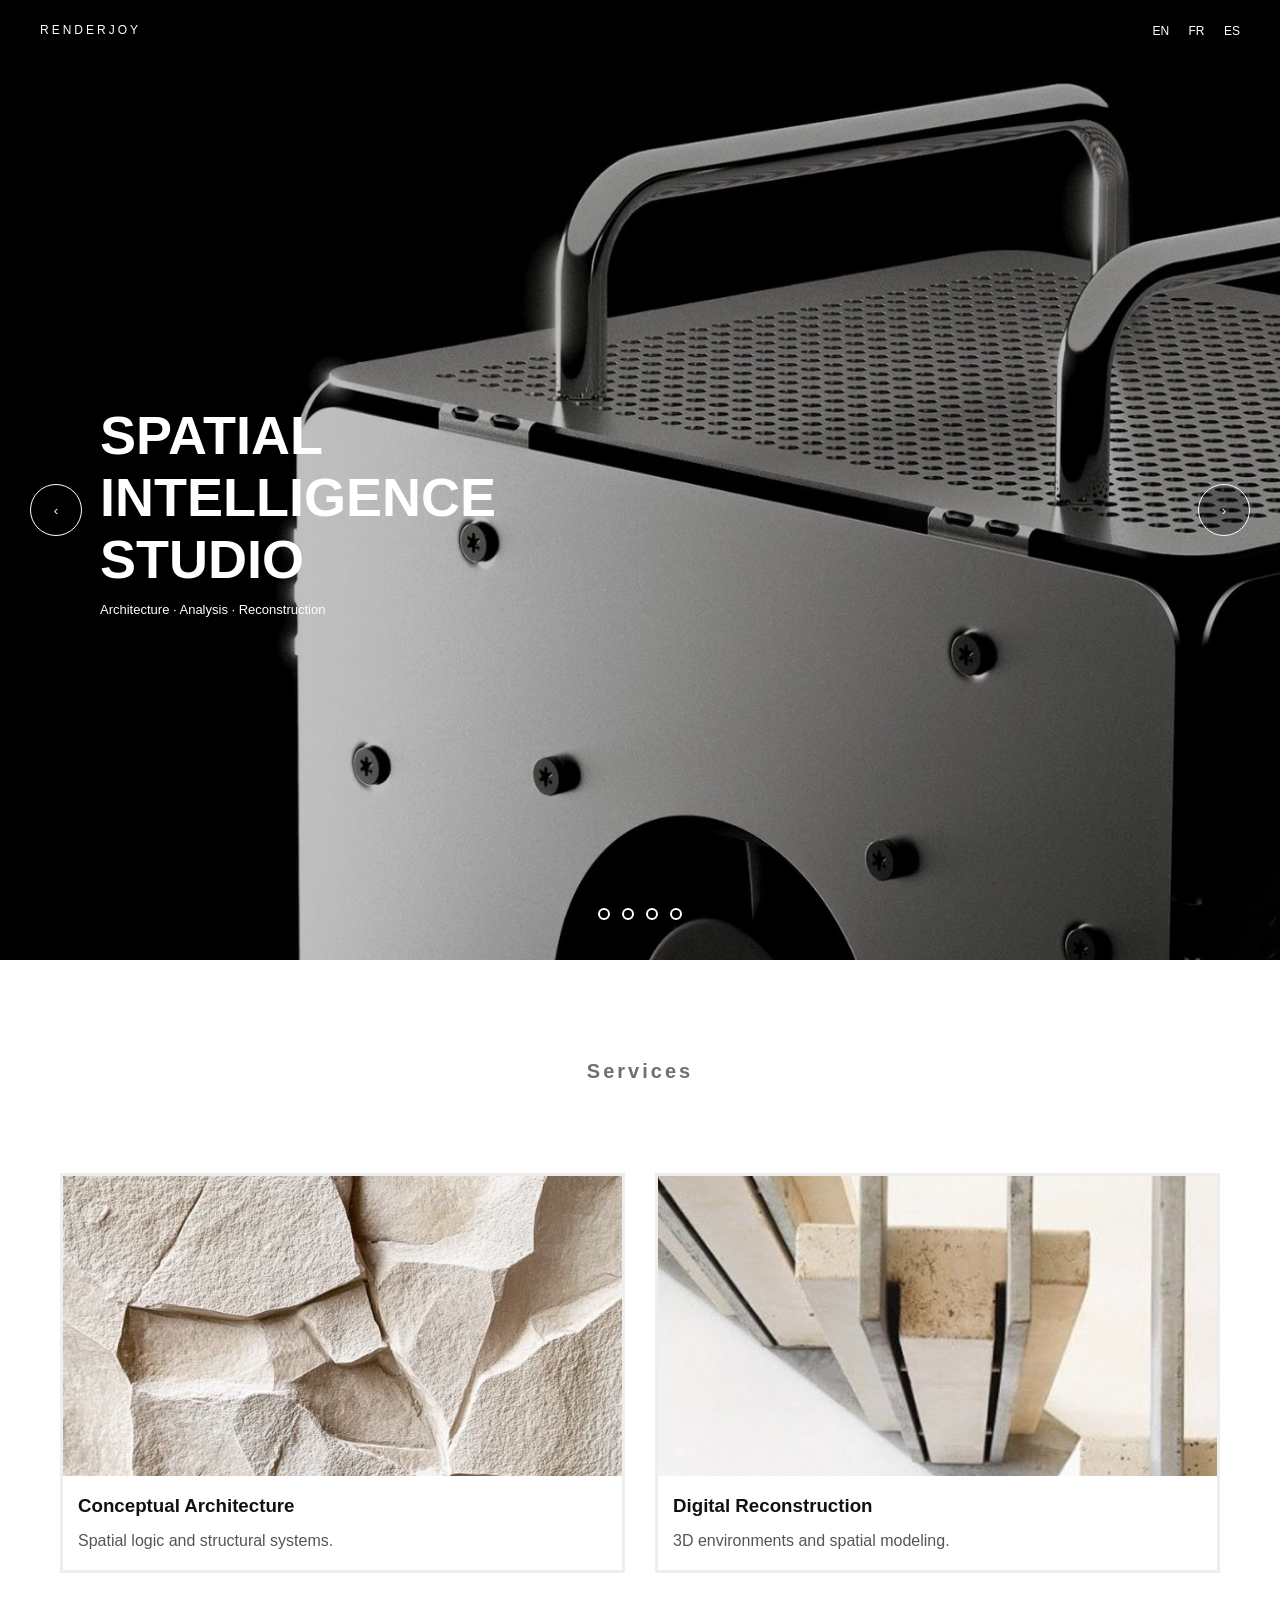
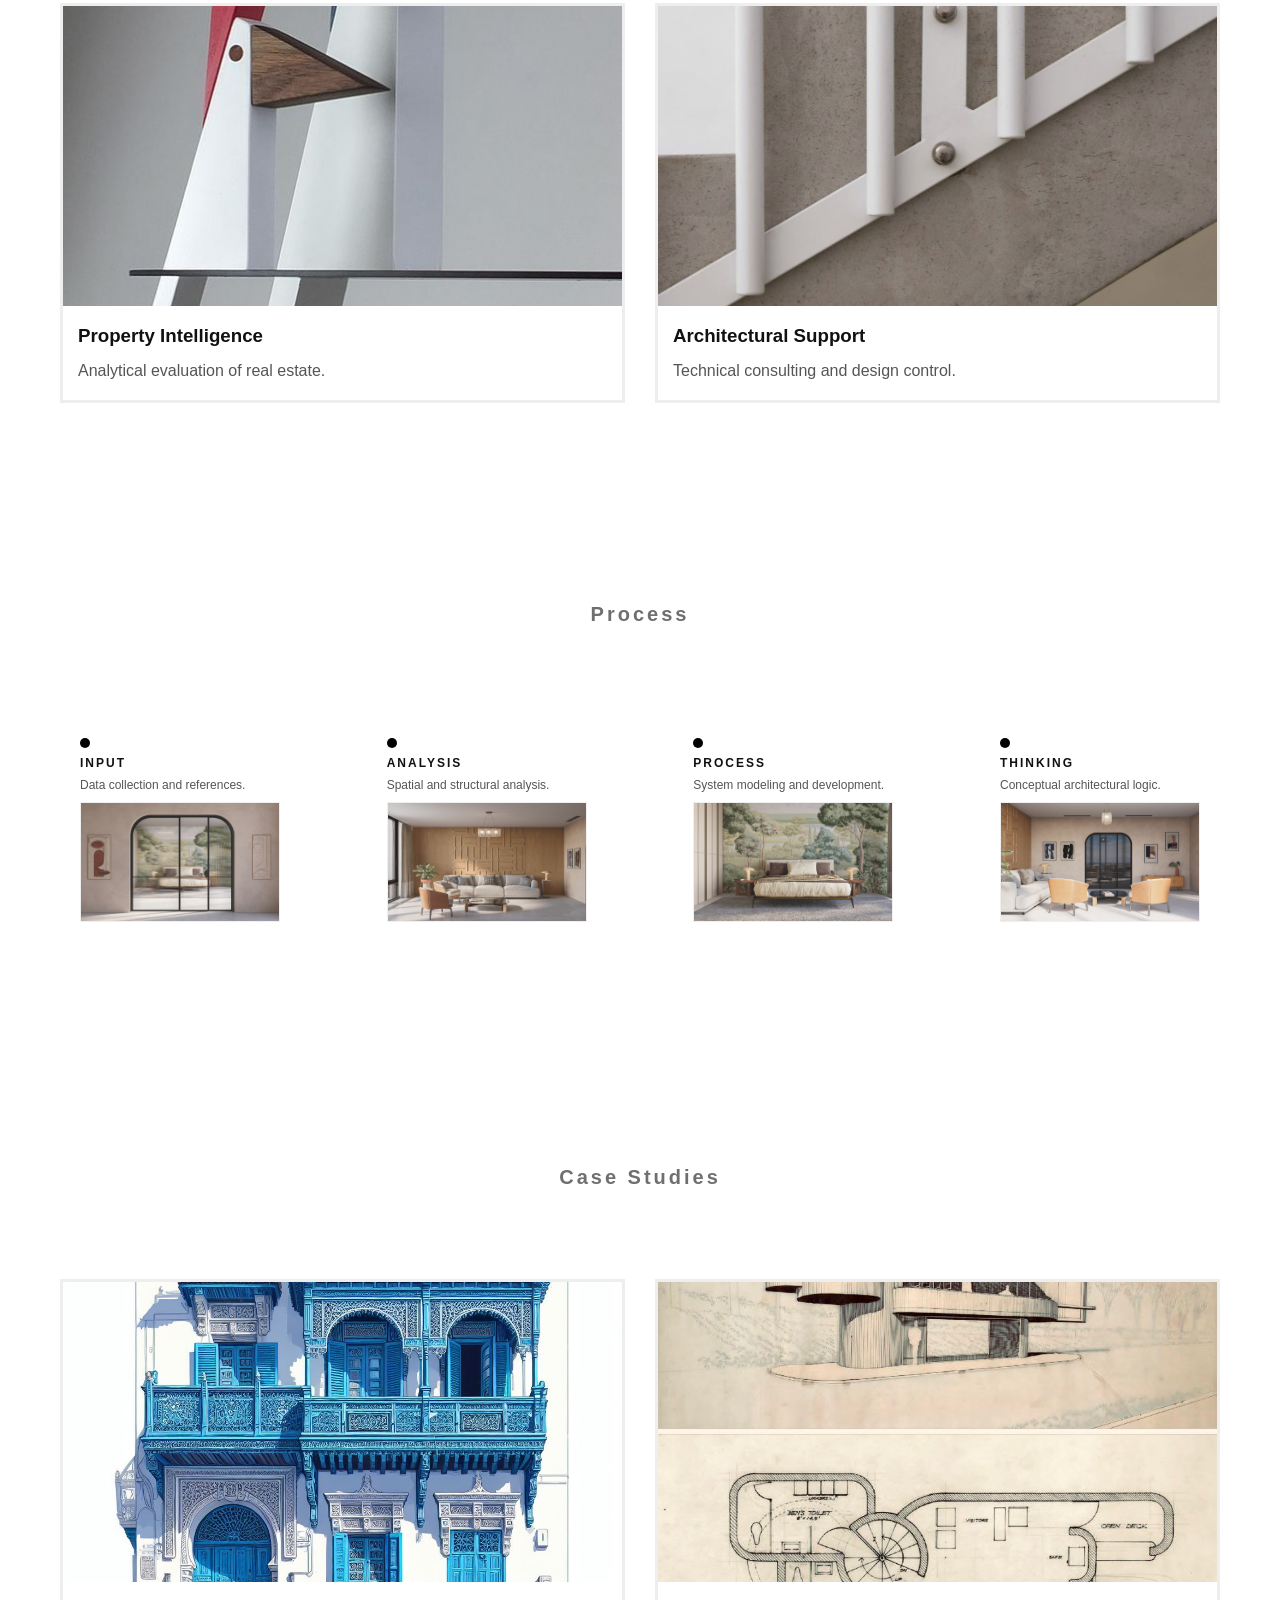
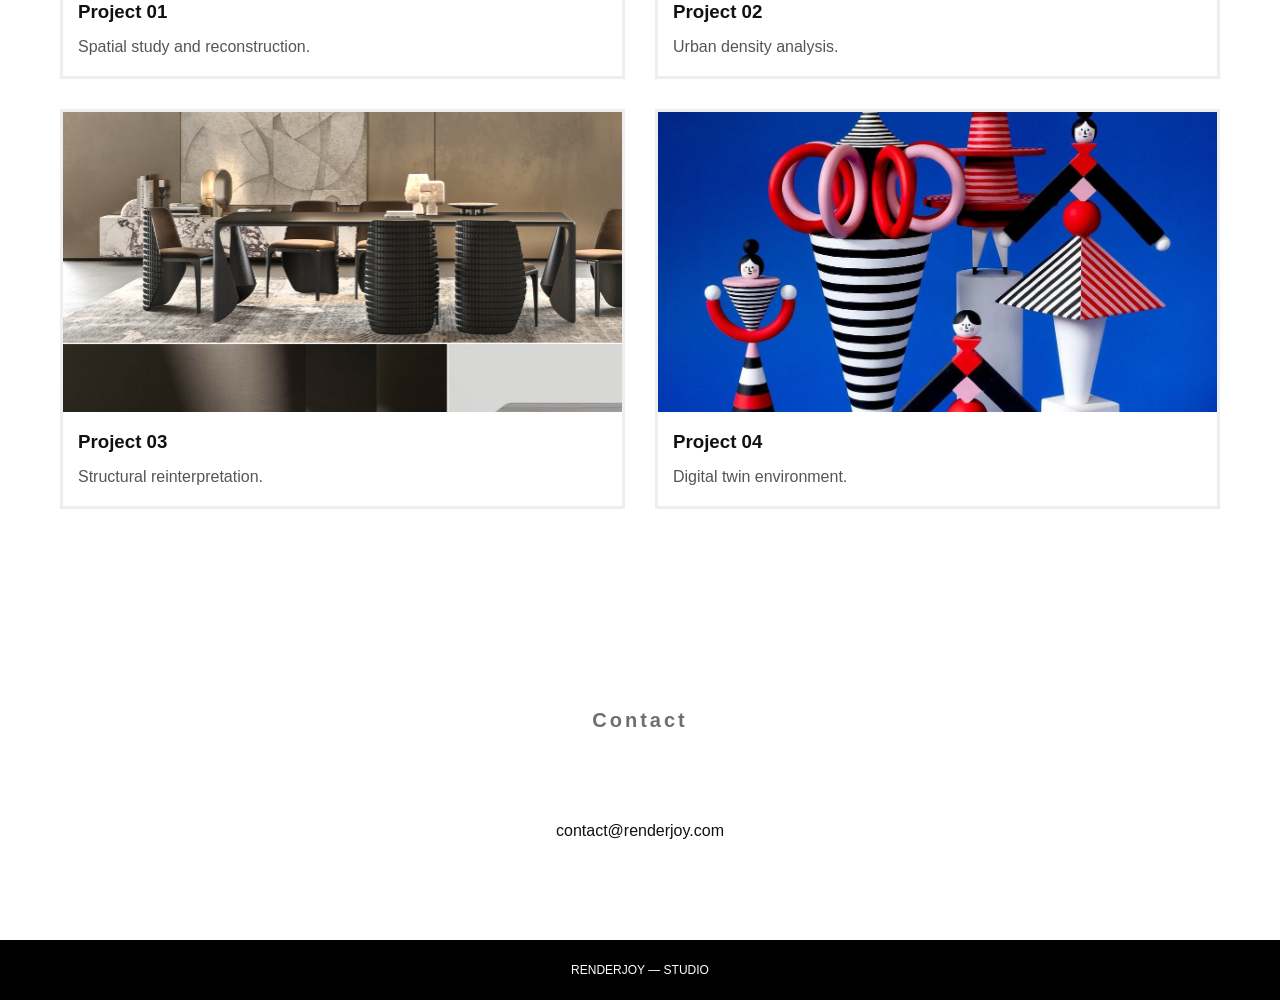
==== index.html @ dacb8960 "first commit" ====
<!DOCTYPE html>
<html lang="en">

<head>
  <meta charset="UTF-8">
  <meta name="viewport" content="width=device-width, initial-scale=1.0">
  <title>Renderjoy</title>
  <link rel="stylesheet" href="style.css">
</head>

<body>

<header class="topbar">
  <div class="logo">RENDERJOY</div>

  <div class="lang">
    <span data-lang="en">EN</span>
    <span data-lang="fr">FR</span>
    <span data-lang="es">ES</span>
  </div>
</header>

<section class="hero">

  <div class="slide active" style="background-image:url('images/hero/hero-1.jpg')"></div>
  <div class="slide" style="background-image:url('images/hero/hero-2.jpg')"></div>
  <div class="slide" style="background-image:url('images/hero/hero-3.jpg')"></div>
  <div class="slide" style="background-image:url('images/hero/hero-4.jpg')"></div>

  <div class="overlay"></div>

  <div class="hero-content">
    <h1></h1>
    <p></p>
  </div>

  <div class="arrows">
    <button onclick="prevSlide()">‹</button>
    <button onclick="nextSlide()">›</button>
  </div>

  <div class="dots">
    <span onclick="showSlide(0)"></span>
    <span onclick="showSlide(1)"></span>
    <span onclick="showSlide(2)"></span>
    <span onclick="showSlide(3)"></span>
  </div>

  <div class="controls">
    <button id="playBtn" onclick="togglePlay()">❚❚</button>
  </div>

</section>

<section class="section">
  <h2 data-i18n="services"></h2>
  <div class="grid" id="servicesGrid"></div>
</section>

<section class="section">
  <h2 data-i18n="process"></h2>
  <div class="process-line" id="processGrid"></div>
</section>

<section class="section">
  <h2 data-i18n="cases"></h2>
  <div class="grid" id="casesGrid"></div>
</section>

<section class="section">
  <h2 data-i18n="contact"></h2>
  <p>contact@renderjoy.com</p>
</section>

<footer class="bottombar">
  <div class="footer-logo">RENDERJOY — STUDIO</div>
</footer>

<script src="data.js"></script>
<script src="script.js"></script>

<script type="text/javascript">window.$crisp=[];window.CRISP_WEBSITE_ID="12ac06da-a7bb-461c-9b79-ae9978a41cc5";(function(){d=document;s=d.createElement("script");s.src="https://client.crisp.chat/l.js";s.async=1;d.getElementsByTagName("head")[0].appendChild(s);})();</script>

</body>
</html>
---- style.css ----
*{
  margin:0;
  padding:0;
  box-sizing:border-box;
}

body{
  font-family: Helvetica, Arial, sans-serif;
  background:#fff;
  color:#111;
}

/* TOP */

.topbar{
  position:fixed;
  top:0;
  width:100%;
  height:60px;
  background:#000;
  display:flex;
  align-items:center;
  justify-content:center;
  z-index:1000;
}

.logo{
  position:absolute;
  left:40px;
  color:#fff;
  font-size:12px;
  letter-spacing:3px;
}

.lang{
  position:absolute;
  right:40px;
}

.lang span{
  color:#fff;
  margin-left:15px;
  font-size:12px;
  cursor:pointer;
}

/* HERO */

.hero{
  height:100vh;
  margin-top:60px;
  position:relative;
  overflow:hidden;
}

.slide{
  position:absolute;
  width:100%;
  height:100%;
  background-size:cover;
  background-position:center;
  opacity:0;
  transition:0.8s ease;
}

.slide.active{
  opacity:1;
}

.overlay{
  position:absolute;
  width:100%;
  height:100%;
  background:rgba(0,0,0,0.25);
  pointer-events:none;
}

/* HERO TEXT */

.hero-content{
  position:absolute;
  top:50%;
  left:100px;
  transform:translateY(-50%);
  color:#fff;
  max-width:520px;
  z-index:2;
}

.hero-content h1{
  font-size:54px;
  text-transform:uppercase;
}

.hero-content p{
  margin-top:12px;
  font-size:13px;
}

/* ARROWS */

.arrows{
  position:absolute;
  top:50%;
  width:100%;
  display:flex;
  justify-content:space-between;
  transform:translateY(-50%);
  padding:0 30px;
  z-index:10;
}

.arrows button{
  width:52px;
  height:52px;
  border-radius:50%;
  border:1px solid #fff;
  background:rgba(0,0,0,0.3);
  color:#fff;
  cursor:pointer;
}

/* DOTS */

.dots{
  position:absolute;
  bottom:40px;
  left:50%;
  transform:translateX(-50%);
  display:flex;
  gap:12px;
}

.dots span{
  width:12px;
  height:12px;
  border-radius:50%;
  border:2px solid #fff;
  cursor:pointer;
}

.dots span.active{
  background:#fff;
}

/* SECTIONS */

.section{
  padding:100px 60px;
  text-align:center;
}

.section h2{
  font-size:20px;
  letter-spacing:3px;
  margin-bottom:90px;
  opacity:0.6;
}

.grid{
  max-width:1200px;
  margin:auto;
  display:grid;
  grid-template-columns:repeat(2,1fr);
  gap:30px;
}

.card{
  border:3px solid #eee;
  cursor:pointer;
  text-align:left;
}

.card img{
  width:100%;
  height:300px;
  object-fit:cover;
}

.card h3{
  padding:15px;
}

.card p{
  padding:0 15px 20px;
  color:#555;
}

/* PROCESS */

.process{
  display:grid;
  grid-template-columns:repeat(4,1fr);
  gap:20px;
}

.process div{
  border:1px solid #ddd;
  padding:30px;
  cursor:pointer;
}

/* FOOTER */

.bottombar{
  height:60px;
  background:#000;
  display:flex;
  align-items:center;
  justify-content:center;
}

.footer-logo{
  color:#fff;
  font-size:12px;
}

/* =========================
   MODAL FIX (CRITICAL)
========================= */

.modal{
  position: fixed;
  inset: 0;
  width: 100%;
  height: 100%;
  background: rgba(0,0,0,0.92);
  display: flex;
  align-items: center;
  justify-content: center;
  z-index: 99999;
  cursor: pointer;
}

.modal-content{
  max-width: 900px;
  width: 90%;
  max-height: 90vh;
  overflow: auto;
  background: #fff;
  padding: 25px;
}

.modal-content img{
  width: 100%;
  height: auto;
  display: block;
  margin-bottom: 15px;
}

/* увеличенное открытие изображений */
.modal-content h2{
  margin-bottom: 10px;
}


/* =========================
   PROCESS DIAGRAM (ROTRING STYLE)
========================= */

.process-line{
  max-width:1200px;
  margin:auto;
  display:flex;
  justify-content:space-between;
  align-items:center;
  position:relative;
  padding:40px 20px;
}

/* узлы */
.process-node{
  position:relative;
  z-index:2;
  width:200px;
  text-align:left;
  cursor:pointer;
  transition:0.3s;
}

/* точка (узел) */
.process-node::before{
  content:"";
  width:10px;
  height:10px;
  background:#000;
  border-radius:50%;
  position:absolute;
  top:-18px;
  left:0;
}

/* hover эффект */
.process-node:hover{
  transform:translateY(-6px);
}

.process-node h3{
  font-size:12px;
  letter-spacing:2px;
  margin-bottom:8px;
}

.process-node p{
  font-size:12px;
  color:#555;
}

.process-node img{
  width:100%;
  height:120px;
  object-fit:cover;
  margin-top:10px;
  opacity:0.9;
  border:1px solid #eee;
}
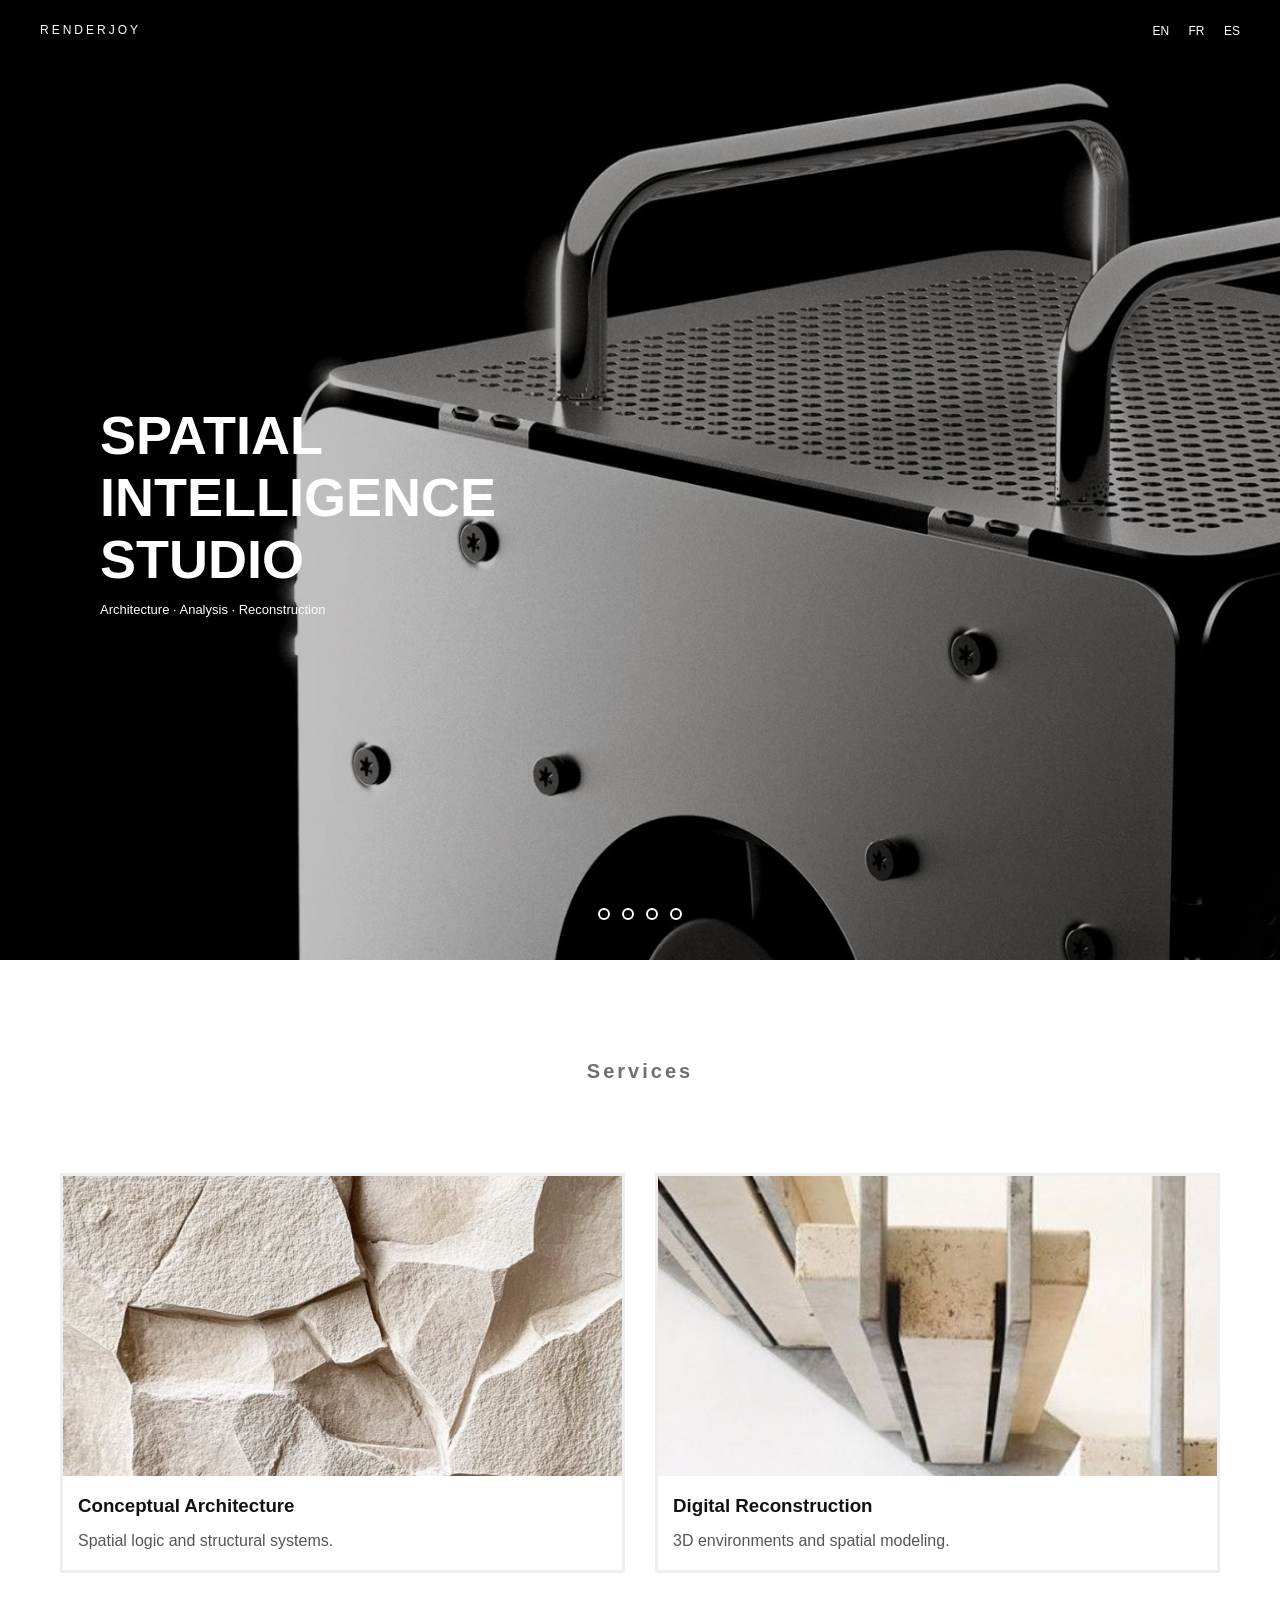
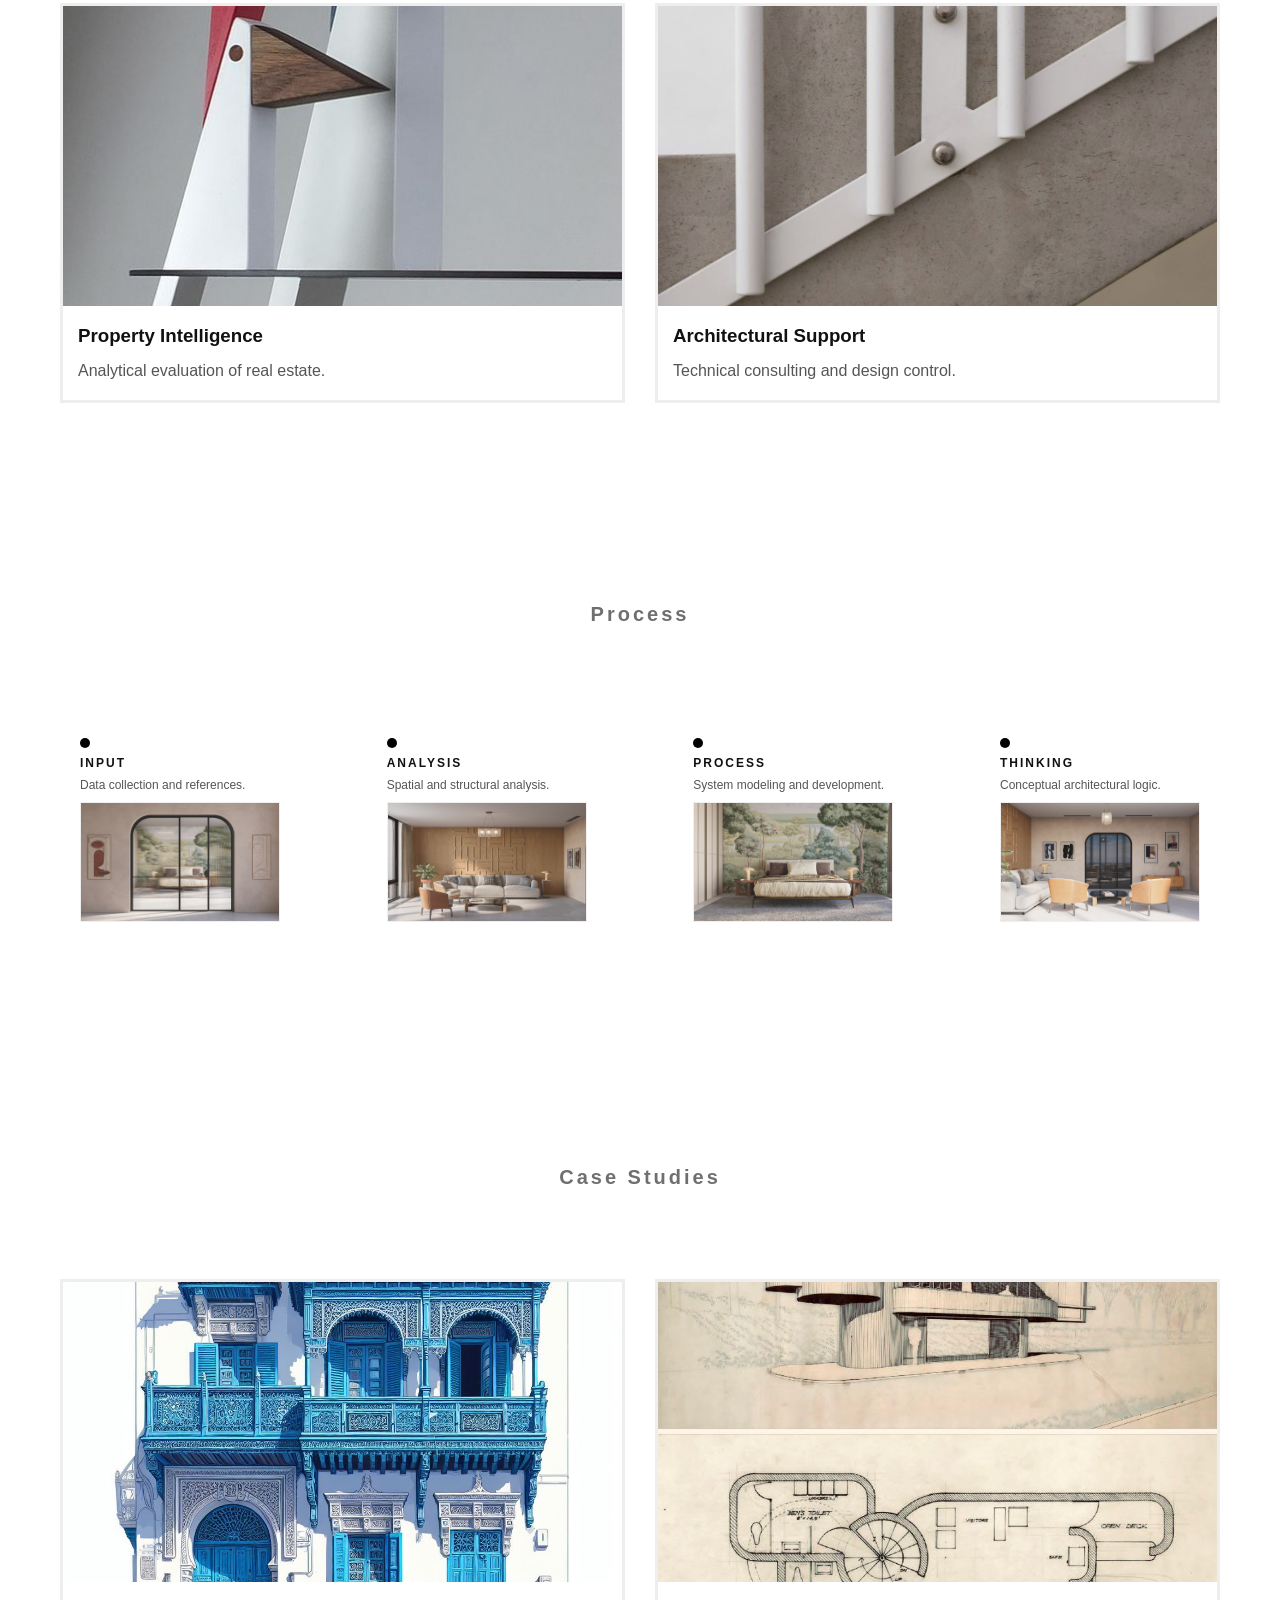
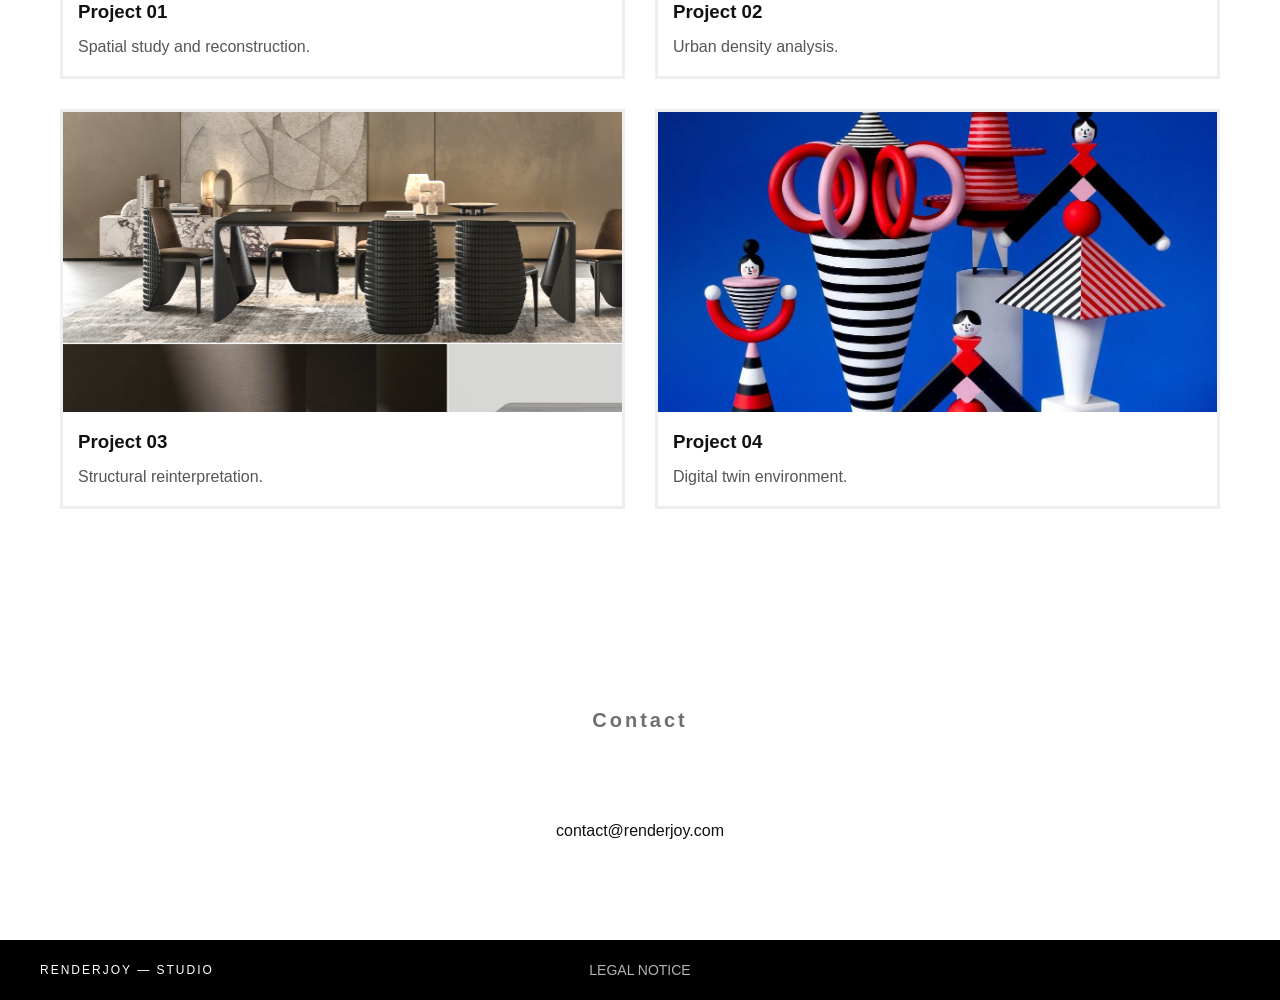
==== commit e102685d: "update" ====
--- a/index.html
+++ b/index.html
@@ -34,11 +34,6 @@
     <p></p>
   </div>
 
-  <div class="arrows">
-    <button onclick="prevSlide()">‹</button>
-    <button onclick="nextSlide()">›</button>
-  </div>
-
   <div class="dots">
     <span onclick="showSlide(0)"></span>
     <span onclick="showSlide(1)"></span>
@@ -73,7 +68,14 @@
 </section>
 
 <footer class="bottombar">
-  <div class="footer-logo">RENDERJOY — STUDIO</div>
+  <div class="footer-left">
+    RENDERJOY — STUDIO
+  </div>
+
+  <div class="footer-right">
+    <a href="legal.html">LEGAL NOTICE</a>
+  </div>
+
 </footer>
 
 <script src="data.js"></script>
--- a/style.css
+++ b/style.css
@@ -313,4 +313,73 @@
   margin-top:10px;
   opacity:0.9;
   border:1px solid #eee;
+}
+
+@media (max-width: 768px) {
+
+  .hero-content {
+    left: 20px;
+    right: 20px;
+    max-width: 100%;
+    transform: translateY(-50%);
+  }
+
+  .hero-content h1 {
+    font-size: 28px;
+    line-height: 1.1;
+  }
+
+  .hero-content p {
+    font-size: 12px;
+  }
+
+  .section {
+    padding: 60px 20px;
+  }
+
+  .grid {
+    grid-template-columns: 1fr;
+  }
+
+  .process {
+    grid-template-columns: 1fr 1fr;
+  }
+
+  .arrows button {
+    width: 42px;
+    height: 42px;
+  }
+
+  .dots span {
+    width: 10px;
+    height: 10px;
+  }
+}
+.bottombar{
+  height:60px;
+  background:#000;
+  display:flex;
+  align-items:center;
+  justify-content:space-between;
+  padding:0 40px;
+  position:relative;
+}
+
+.footer-left{
+  color:#fff;
+  font-size:12px;
+  letter-spacing:2px;
+}
+
+.footer-right{
+  position:absolute;
+  left:50%;
+  transform:translateX(-50%);
+}
+
+.footer-right a{
+  color:#fff;
+  text-decoration:none;
+  font-size:14px;
+  opacity:0.7;
 }
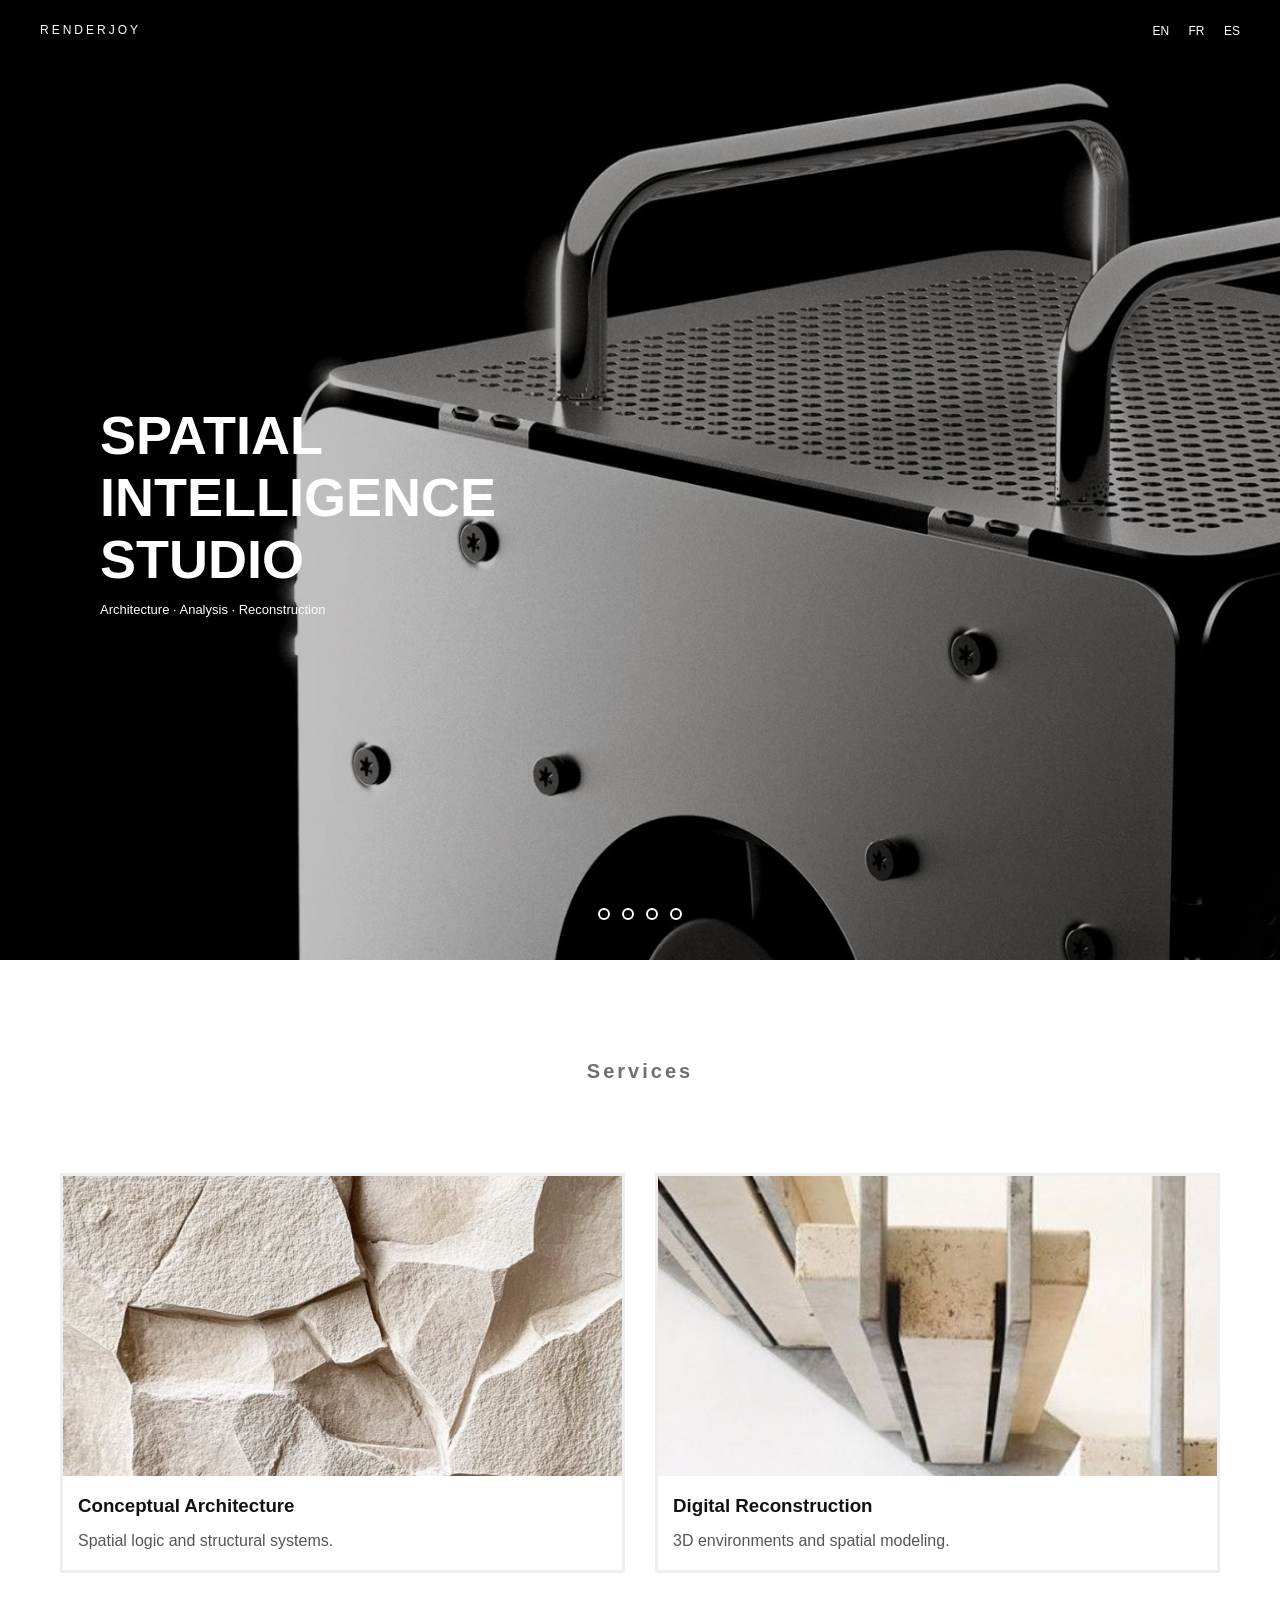
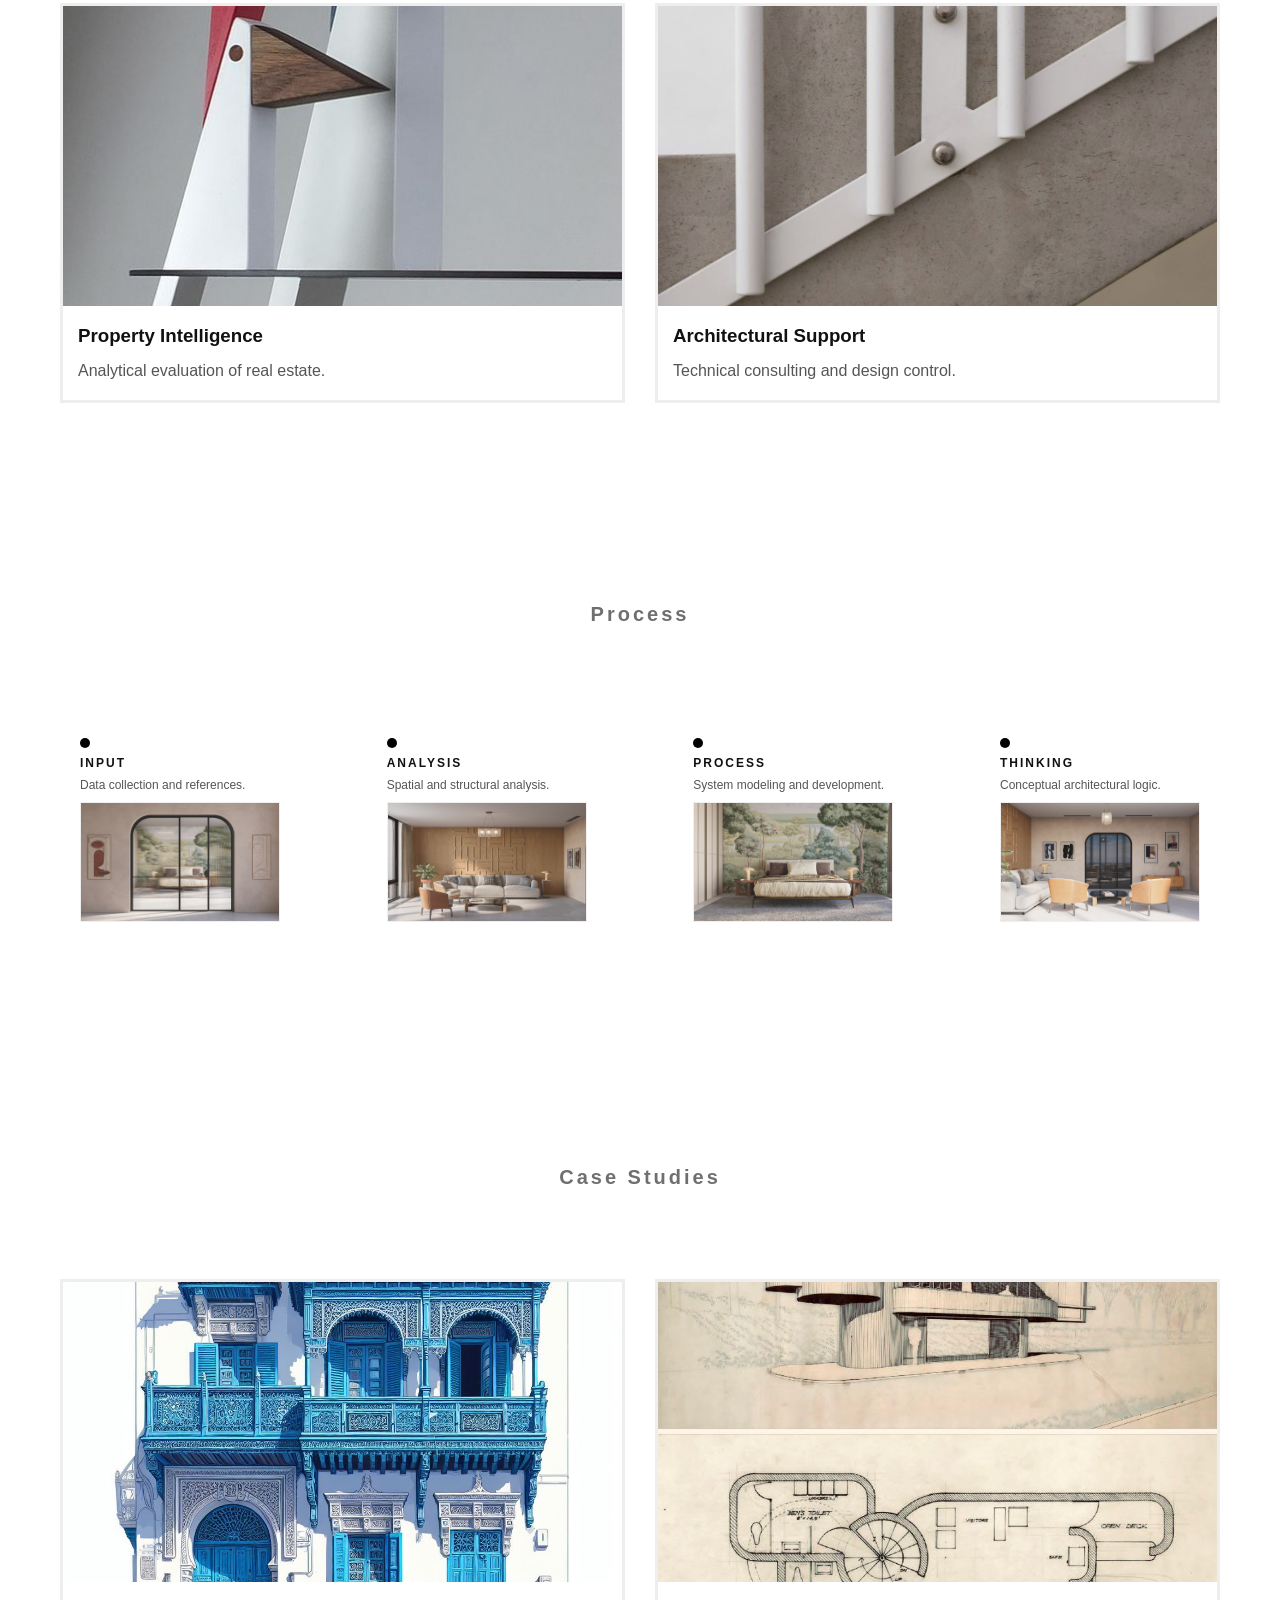
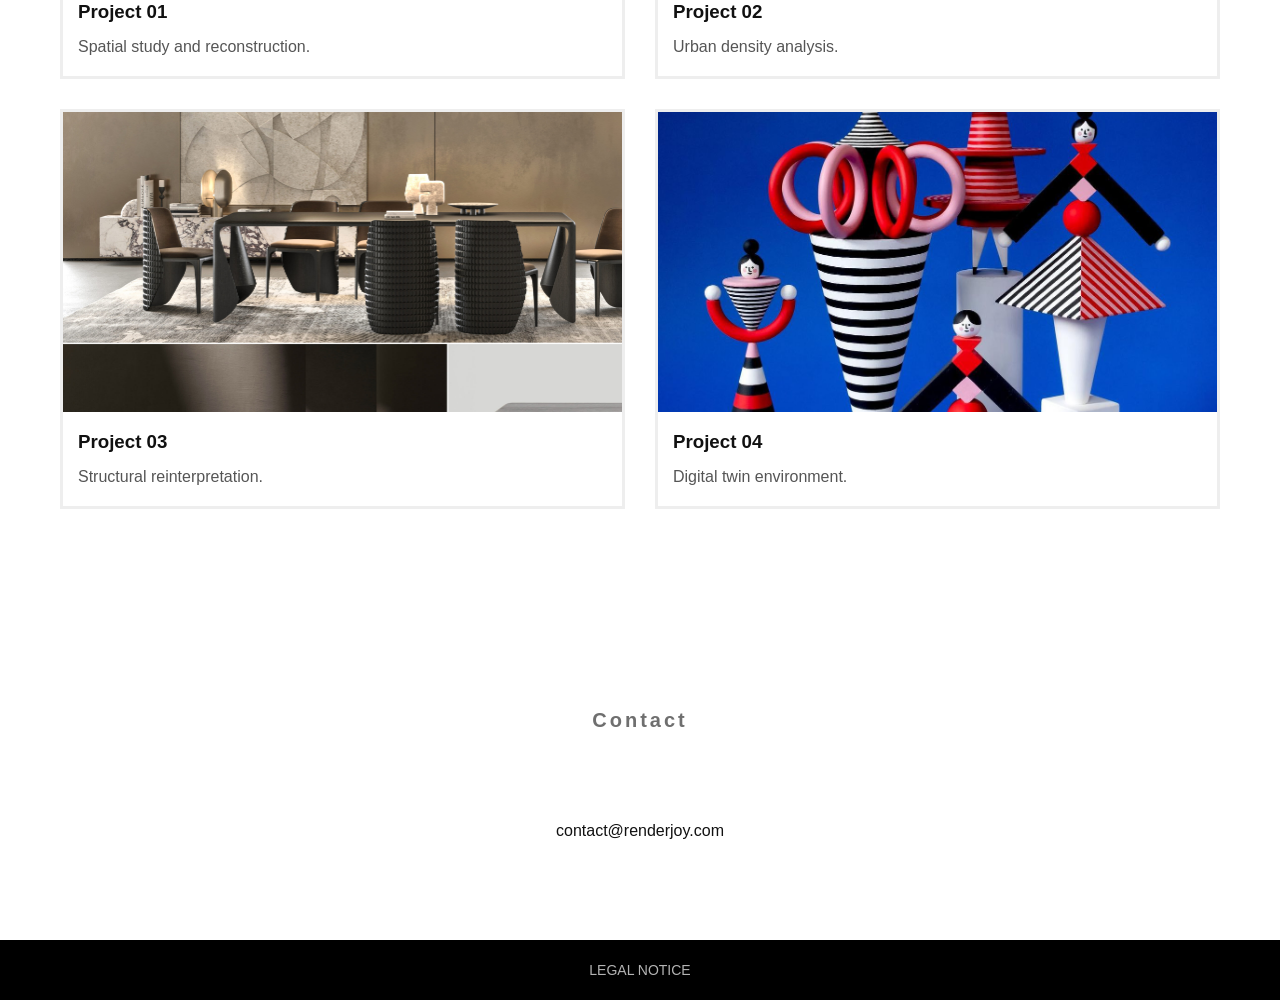
==== commit de6a76bf: "update" ====
--- a/index.html
+++ b/index.html
@@ -68,9 +68,6 @@
 </section>
 
 <footer class="bottombar">
-  <div class="footer-left">
-    RENDERJOY — STUDIO
-  </div>
 
   <div class="footer-right">
     <a href="legal.html">LEGAL NOTICE</a>
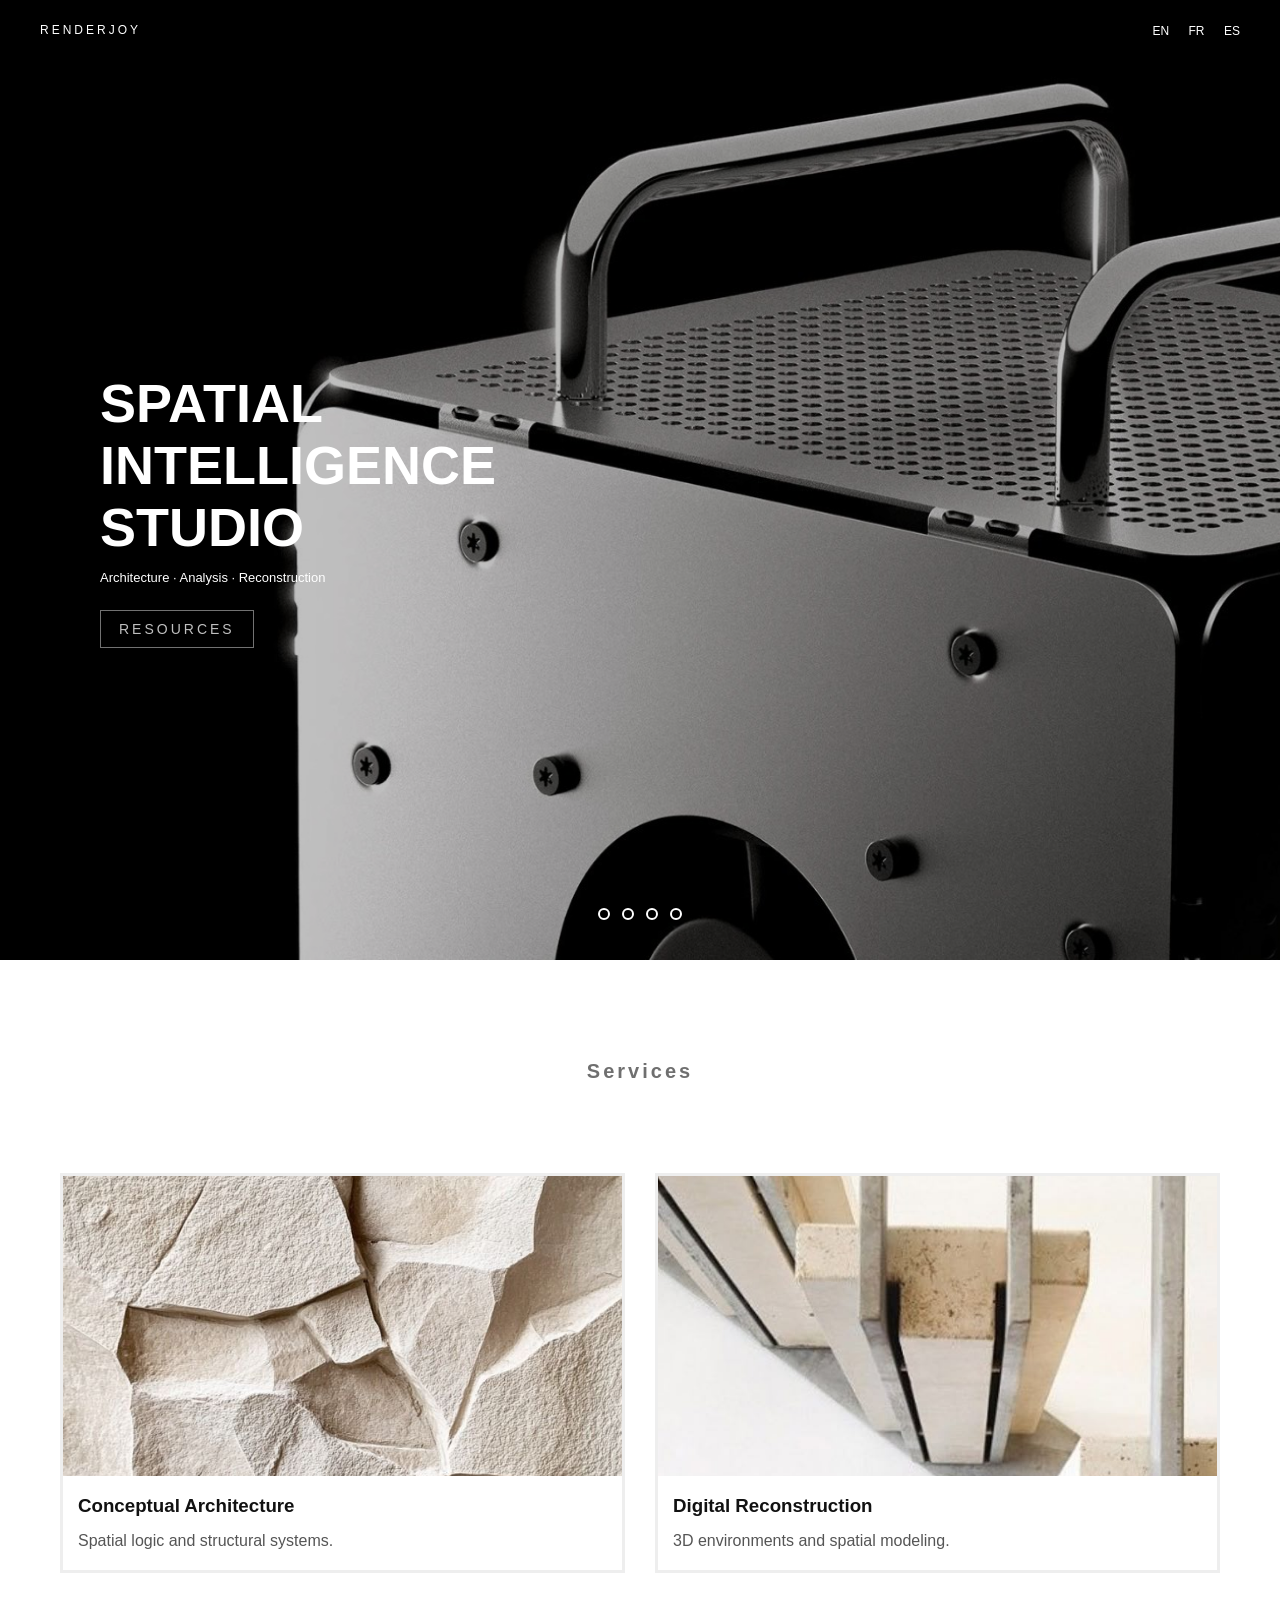
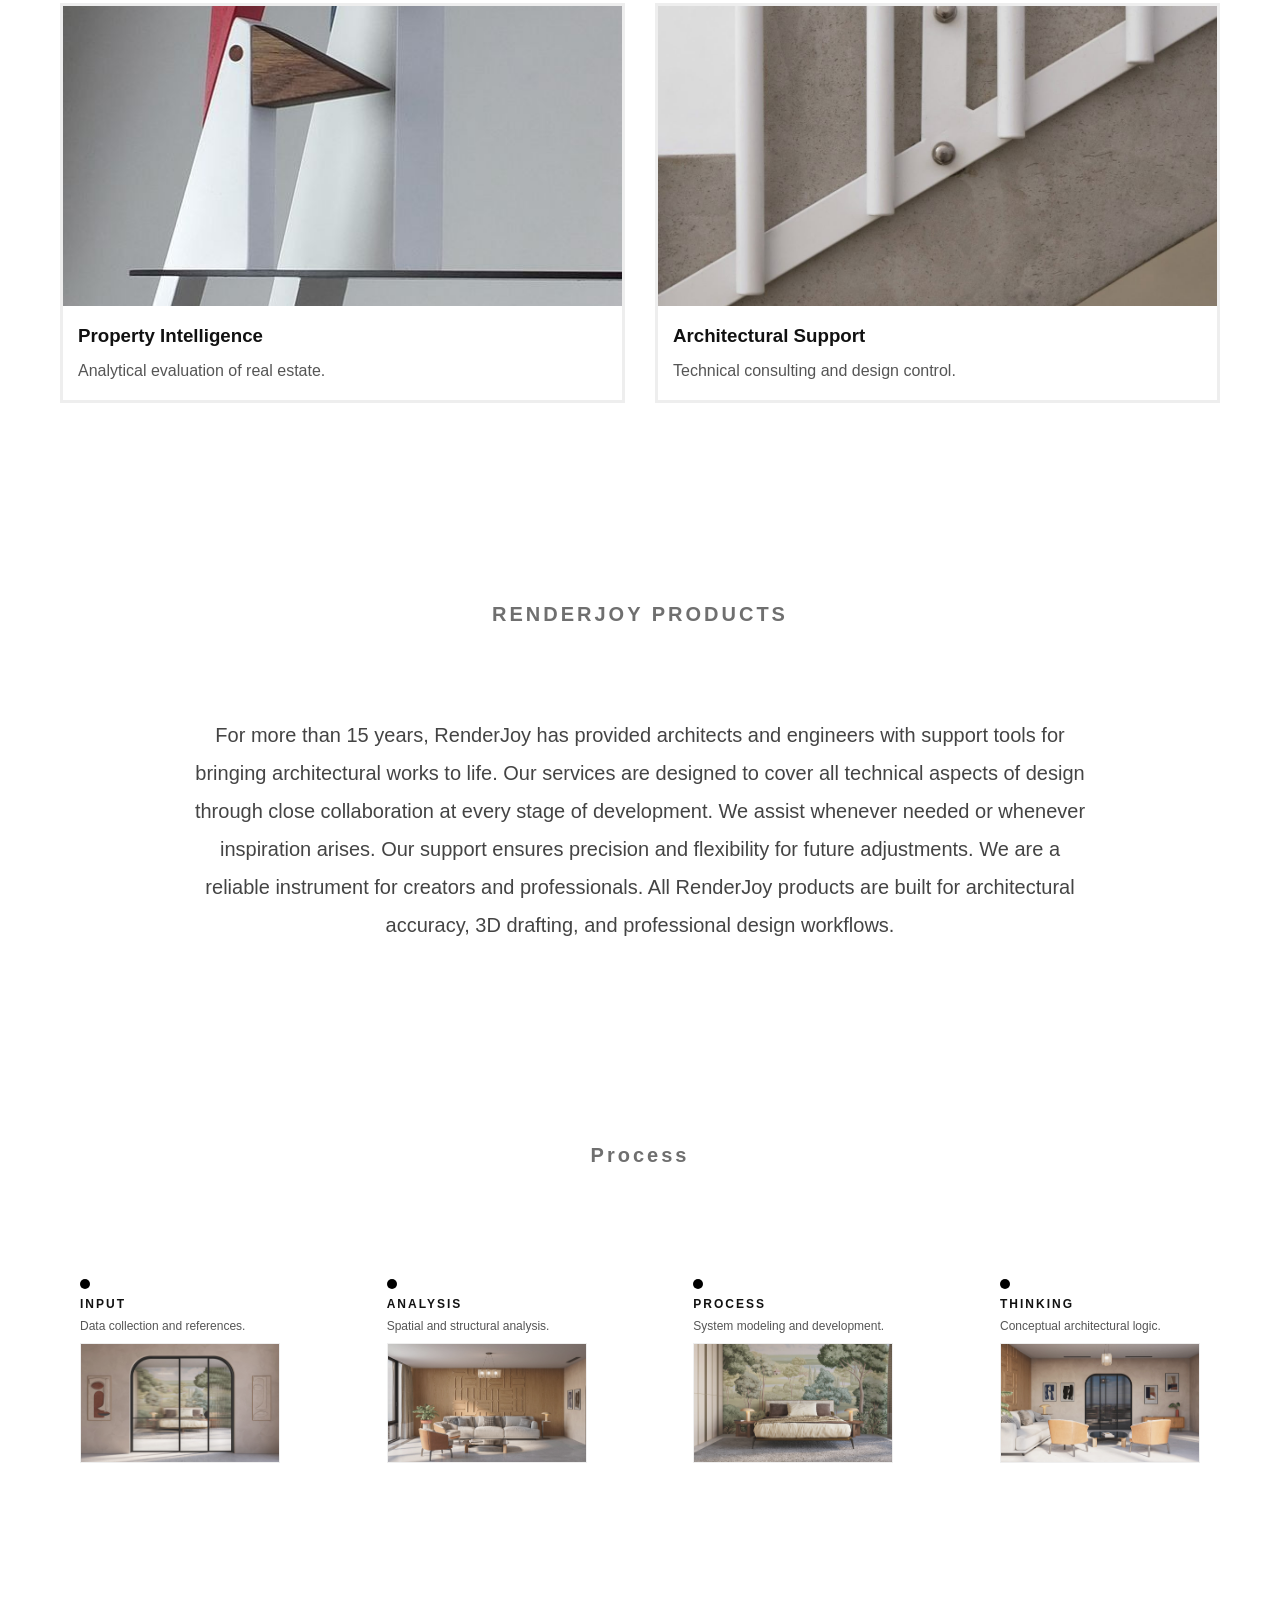
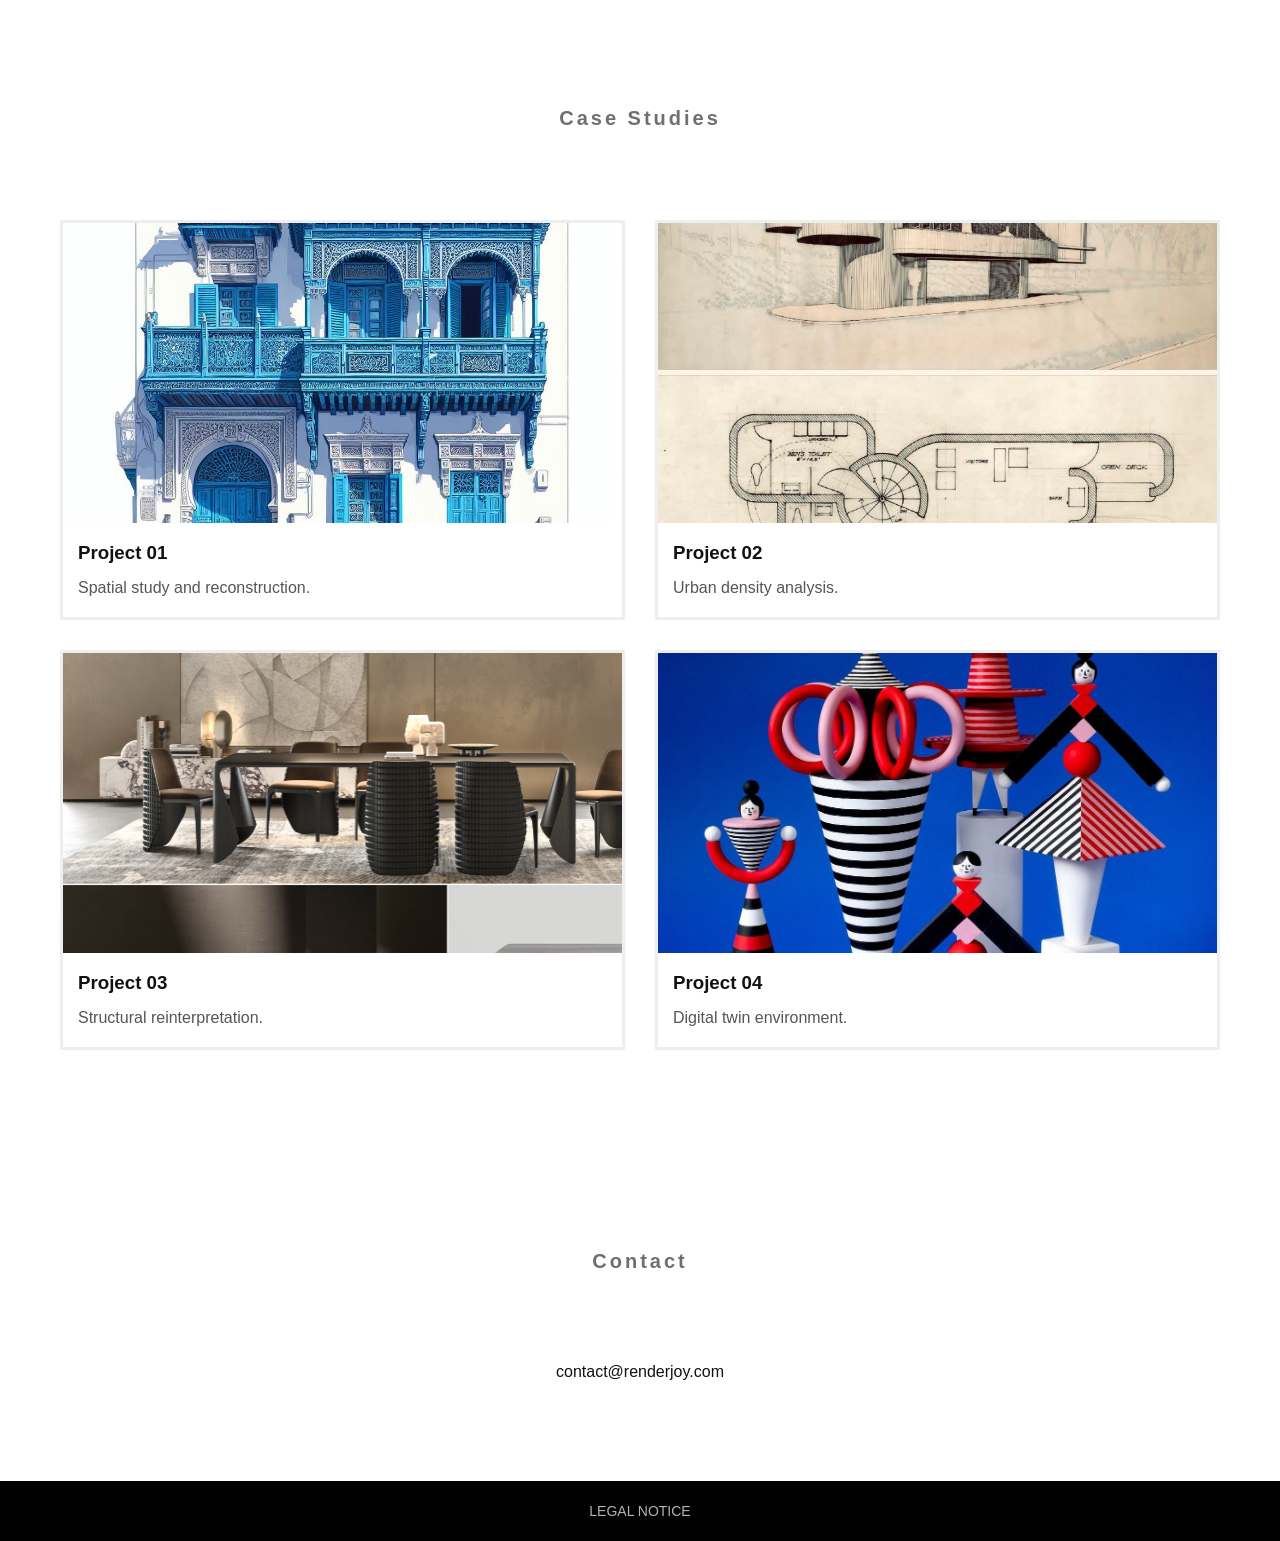
==== commit a8661d5f: "update intro text and styles" ====
--- a/index.html
+++ b/index.html
@@ -30,9 +30,16 @@
   <div class="overlay"></div>
 
   <div class="hero-content">
-    <h1></h1>
-    <p></p>
-  </div>
+
+  <h1>Spatial Intelligence Studio</h1>
+
+  <p>Architecture · Analysis · Reconstruction</p>
+
+  <a href="resources.html" class="hero-btn">
+    RESOURCES
+  </a>
+
+</div>
 
   <div class="dots">
     <span onclick="showSlide(0)"></span>
@@ -50,6 +57,14 @@
 <section class="section">
   <h2 data-i18n="services"></h2>
   <div class="grid" id="servicesGrid"></div>
+</section>
+
+<section class="section intro">
+
+  <h2>RENDERJOY PRODUCTS</h2>
+
+  <p data-i18n="intro"></p>
+
 </section>
 
 <section class="section">
--- a/style.css
+++ b/style.css
@@ -382,4 +382,32 @@
   text-decoration:none;
   font-size:14px;
   opacity:0.7;
+}
+
+.hero-btn{
+  display:inline-block;
+  margin-top:25px;
+  font-size:14px;
+  letter-spacing:3px;
+  color:#fff;
+  text-decoration:none;
+  opacity:0.75;
+  border:1px solid rgba(255,255,255,0.6);
+  padding:10px 18px;
+  transition:0.3s;
+}
+
+.hero-btn:hover{
+  opacity:1;
+  background:#fff;
+  color:#000;
+}
+
+.intro p{
+  max-width:900px;
+  margin:auto;
+  font-size:20px;
+  line-height:1.9;
+  color:#444;
+  margin-top:20px;
 }
